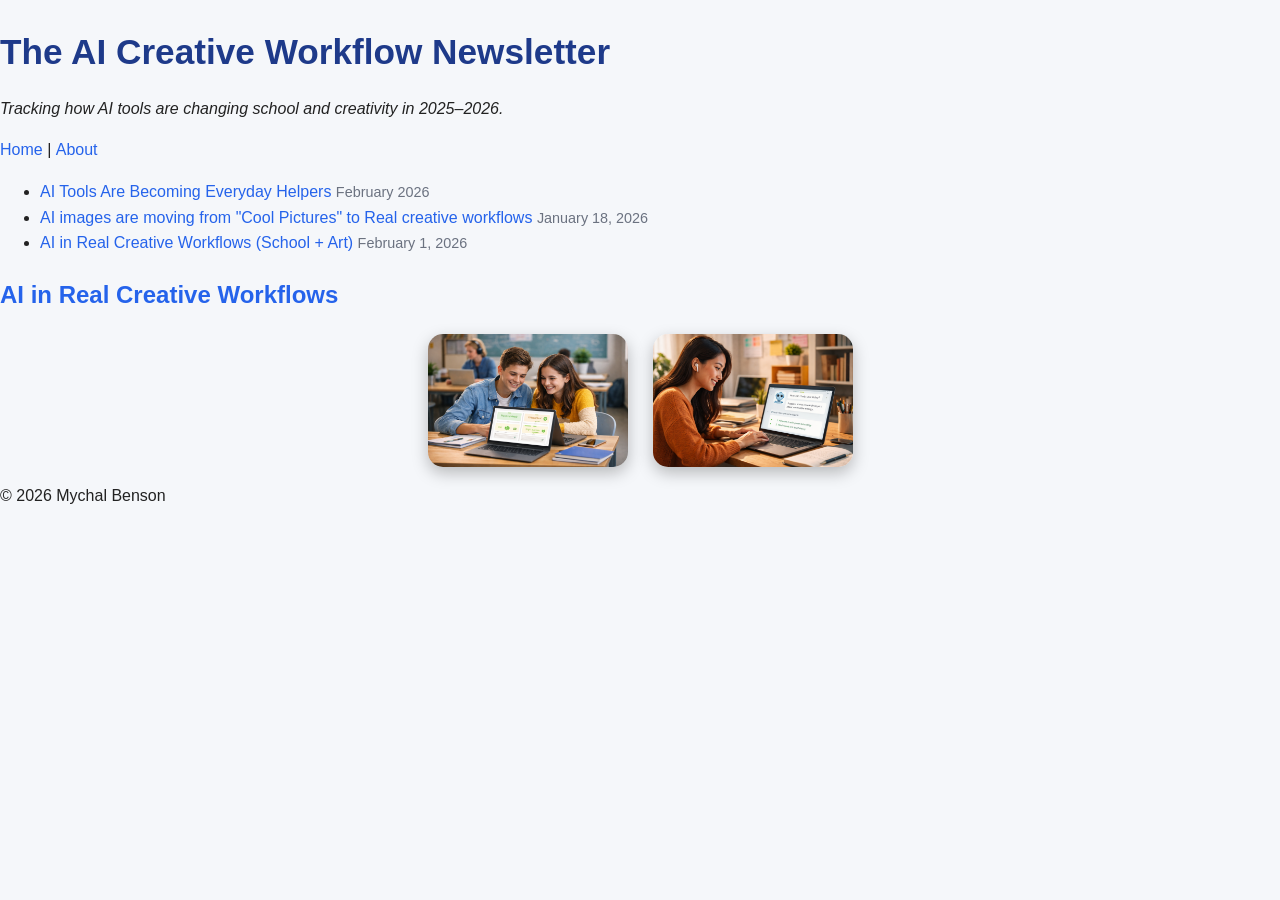
==== index.html @ 37d63eed "Update index.html" ====
<!DOCTYPE html>
<html lang="en">
    <style>
  .image-grid {
    display: flex;
    justify-content: center;
    gap: 25px;
    margin-top: 20px;
  }

  .image-grid img {
    width: 200px;
    border-radius: 15px;
    box-shadow: 0 6px 16px rgba(0,0,0,0.25);
  }
</style>

<head>
    <meta charset="UTF-8">
    <meta name="viewport" content="width=device-width, initial-scale=1.0">
    <title>AI image tools are moving from "Cool pictures" to real creative workflows</title>
    <link rel="stylesheet" href="style.css">
</head>
<body>
    <header>
        <h1>The AI Creative Workflow Newsletter</h1>
<p><em>Tracking how AI tools are changing school and creativity in 2025–2026.</em></p>

        <nav>
            <a href="index.html">Home</a> |
            <a href="about.html">About</a>
        </nav>
    </header>

    <main>
        <!-- Keep this structure exactly for the CAH 205 dashboard scraper -->
        <ul class="post-list">
<li>
  <a href="posts/post3.html">AI Tools Are Becoming Everyday Helpers</a>
  <span class="date">February 2026</span>
</li>

            <li>
                <a href="ai-images-real-creative-workflows-jan18-2026.html">
                    AI images are moving from "Cool Pictures" to Real creative workflows
                </a>
                <span class="date">January 18, 2026</span>
            </li>
<li>
 <a href="ai-creative-workflows.html">
  AI in Real Creative Workflows (School + Art)
</a>
<span class="date">February 1, 2026</span>

</li>

        </ul>
    </main>
<section class="ai-images">
  <h2>AI in Real Creative Workflows</h2>

  <div class="image-grid">
   <img src="ChatGPT%20Image%20Feb%201,%202026,%2009_03_57%20PM.png" 
     alt="Artist using AI to create digital artwork">

<img src="Engaged%20in%20research%20with%20AI%20assistance.png" 
     alt="Student using AI chatbot for research and ideas">

  </div>
</section>

    <footer>
        <p>&copy; 2026 Mychal Benson</p>
    </footer>
</body>
</html>
---- style.css ----
body {
  margin: 0;
  font-family: 'Segoe UI', Arial, sans-serif;
  background-color: #f5f7fa;
  color: #222;
  line-height: 1.6;
}

/* centered layout */
.container {
  max-width: 750px;
  margin: auto;
  padding: 40px 20px;
  background: white;
}

/* headings */
h1 {
  color: #1e3a8a;
  font-size: 2.2rem;
  margin-bottom: 10px;
}

h2 {
  color: #2563eb;
}

/* date style */
.date {
  color: #6b7280;
  font-size: 0.9rem;
  margin-bottom: 20px;
}

/* links */
a {
  color: #2563eb;
  text-decoration: none;
  font-weight: 500;
}

a:hover {
  text-decoration: underline;
}

/* spacing between posts */
.post {
  margin-bottom: 40px;
  padding-bottom: 20px;
  border-bottom: 1px solid #e5e7eb;
}
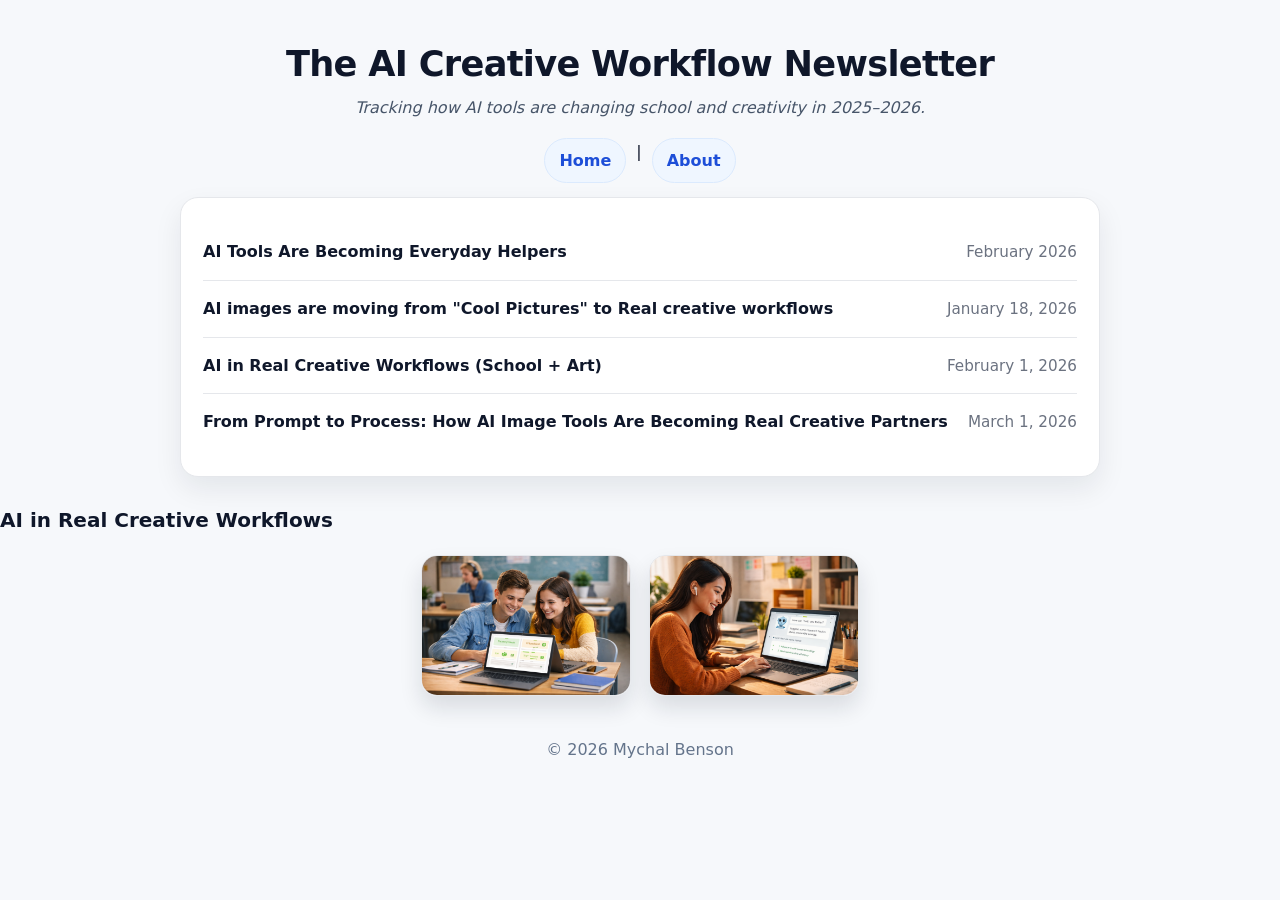
==== commit 7374bc14: "Update index.html" ====
--- a/index.html
+++ b/index.html
@@ -53,7 +53,12 @@
 <span class="date">February 1, 2026</span>
 
 </li>
-
+<li>
+  <a href="capstone-ai-workflow.html">
+    From Prompt to Process: How AI Image Tools Are Becoming Real Creative Partners
+  </a>
+  <span class="date">March 1, 2026</span>
+</li>
         </ul>
     </main>
 <section class="ai-images">
--- a/style.css
+++ b/style.css
@@ -1,52 +1,215 @@
-body {
+/* ===== Base ===== */
+* { box-sizing: border-box; }
+
+:root{
+  --bg: #f6f8fb;
+  --card: #ffffff;
+  --text: #0f172a;
+  --muted: #475569;
+  --border: #e5e7eb;
+
+  /* Accent palette */
+  --primary: #1d4ed8;     /* blue */
+  --primarySoft: #eff6ff; /* light blue */
+  --accent: #10b981;      /* green for highlights */
+}
+
+body{
+  margin:0;
+  font-family: system-ui, -apple-system, Segoe UI, Roboto, Arial, sans-serif;
+  background: var(--bg);
+  color: var(--text);
+  line-height: 1.7;
+}
+
+/* ===== Layout ===== */
+header, main, footer{
+  max-width: 920px;
+  margin: 0 auto;
+  padding: 24px 18px;
+}
+
+header{
+  padding-top: 44px;
+  padding-bottom: 14px;
+  text-align: center;
+}
+
+main{
+  background: var(--card);
+  border: 1px solid var(--border);
+  border-radius: 18px;
+  padding: 26px 22px;
+  box-shadow: 0 12px 28px rgba(15, 23, 42, 0.08);
+}
+
+/* ===== Typography / hierarchy ===== */
+h1{
+  margin: 0 0 10px 0;
+  font-size: 2.2rem;
+  line-height: 1.15;
+  letter-spacing: -0.02em;
+}
+
+header p{
+  margin: 0 0 16px 0;
+  color: var(--muted);
+}
+
+main h1{
+  font-size: 1.8rem;
+  margin-top: 0;
+}
+
+h2{
+  margin: 26px 0 12px;
+  font-size: 1.25rem;
+  color: var(--text);
+}
+
+/* ===== Navigation ===== */
+nav{
+  display: inline-flex;
+  gap: 10px;
+  flex-wrap: wrap;
+  justify-content: center;
+}
+
+nav a{
+  text-decoration: none;
+  color: var(--primary);
+  font-weight: 650;
+  padding: 8px 14px;
+  border-radius: 999px;
+  background: var(--primarySoft);
+  border: 1px solid #dbeafe;
+}
+
+nav a:hover{
+  background: #dbeafe;
+}
+
+/* ===== Post list (keep UL/LI structure!) ===== */
+.post-list{
+  list-style: none;
+  padding: 0;
   margin: 0;
-  font-family: 'Segoe UI', Arial, sans-serif;
-  background-color: #f5f7fa;
-  color: #222;
-  line-height: 1.6;
-}
-
-/* centered layout */
-.container {
-  max-width: 750px;
-  margin: auto;
-  padding: 40px 20px;
-  background: white;
-}
-
-/* headings */
-h1 {
-  color: #1e3a8a;
-  font-size: 2.2rem;
-  margin-bottom: 10px;
-}
-
-h2 {
-  color: #2563eb;
-}
-
-/* date style */
-.date {
+}
+
+.post-list li{
+  padding: 14px 0;
+  border-bottom: 1px solid var(--border);
+  display: flex;
+  justify-content: space-between;
+  gap: 14px;
+  align-items: baseline;
+}
+
+.post-list li:last-child{
+  border-bottom: none;
+}
+
+.post-list a{
+  color: var(--text);
+  text-decoration: none;
+  font-weight: 700;
+}
+
+.post-list a:hover{
+  color: var(--primary);
+  text-decoration: underline;
+}
+
+.date{
   color: #6b7280;
-  font-size: 0.9rem;
+  font-size: 0.95rem;
+  white-space: nowrap;
+}
+
+/* ===== Nice “featured” section look (optional headings) ===== */
+hr{
+  border: none;
+  border-top: 1px solid var(--border);
+  margin: 22px 0;
+}
+
+/* ===== Images ===== */
+.image-grid{
+  display: flex;
+  justify-content: center;
+  gap: 18px;
+  margin-top: 18px;
+  flex-wrap: wrap;
+}
+
+.image-grid img{
+  width: 210px;
+  max-width: 46vw;
+  border-radius: 16px;
+  border: 1px solid var(--border);
+  box-shadow: 0 12px 22px rgba(15, 23, 42, 0.12);
+}
+
+/* ===== Links inside main ===== */
+main a{
+  color: var(--primary);
+}
+
+/* ===== Footer ===== */
+footer{
+  text-align: center;
+  color: #64748b;
+  padding-bottom: 40px;
+}/* ===== Capstone Post Styling ===== */
+
+.post-container {
+  max-width: 800px;
+  margin: 60px auto;
+  background: var(--card);
+  padding: 50px;
+  border-radius: 12px;
+  box-shadow: 0 10px 25px rgba(0,0,0,0.05);
+}
+
+.post-container h1 {
+  font-size: 32px;
   margin-bottom: 20px;
-}
-
-/* links */
-a {
-  color: #2563eb;
-  text-decoration: none;
+  color: var(--primary);
+}
+
+.post-container h2 {
+  margin-top: 40px;
+  color: var(--text);
+}
+
+.post-container h3 {
+  margin-top: 25px;
+  color: var(--primary);
+}
+
+.post-container .intro {
+  font-size: 18px;
   font-weight: 500;
 }
 
-a:hover {
-  text-decoration: underline;
-}
-
-/* spacing between posts */
-.post {
-  margin-bottom: 40px;
-  padding-bottom: 20px;
-  border-bottom: 1px solid #e5e7eb;
-}
-
+.tool-section {
+  background-color: var(--primarySoft);
+  padding: 20px;
+  border-left: 4px solid var(--primary);
+  margin-top: 20px;
+  border-radius: 8px;
+}
+
+.post-container ul {
+  margin-top: 10px;
+  margin-bottom: 20px;
+}
+
+.post-container .conclusion {
+  font-weight: 600;
+  margin-top: 30px;
+  font-size: 18px;
+}
+
+
+
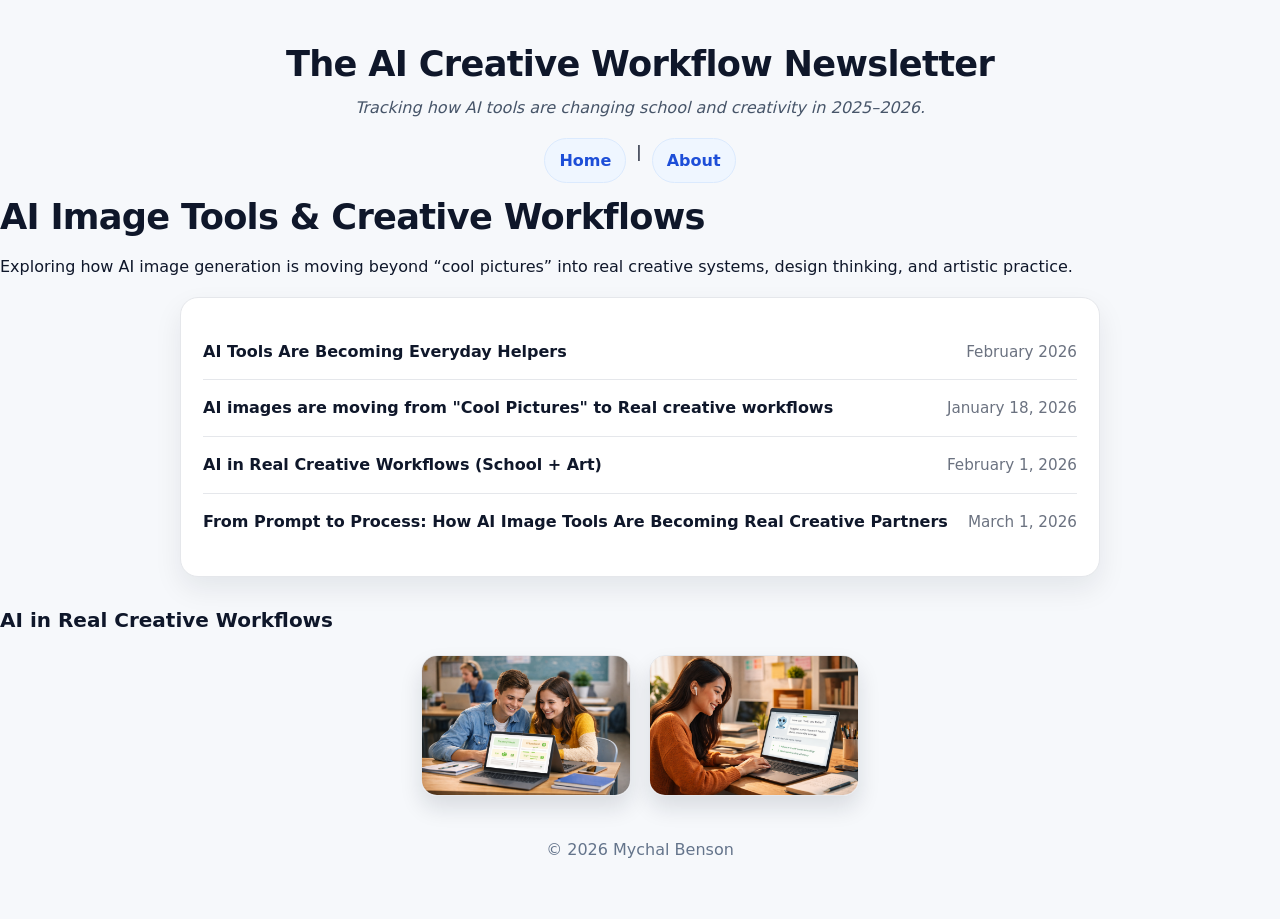
==== commit 0463778e: "Update index.html" ====
--- a/index.html
+++ b/index.html
@@ -31,7 +31,13 @@
             <a href="about.html">About</a>
         </nav>
     </header>
-
+<section class="hero">
+  <h1>AI Image Tools & Creative Workflows</h1>
+  <p>
+    Exploring how AI image generation is moving beyond “cool pictures”
+    into real creative systems, design thinking, and artistic practice.
+  </p>
+</section>
     <main>
         <!-- Keep this structure exactly for the CAH 205 dashboard scraper -->
         <ul class="post-list">
--- a/style.css
+++ b/style.css
@@ -209,7 +209,35 @@
   font-weight: 600;
   margin-top: 30px;
   font-size: 18px;
-}
-
-
-
+}/* ===== Table Styling Fix ===== */
+
+table {
+  width: 100%;
+  border-collapse: collapse;
+  margin-top: 25px;
+  background: white;
+  border-radius: 8px;
+  overflow: hidden;
+}
+
+th, td {
+  padding: 14px 16px;
+  text-align: left;
+}
+
+th {
+  background-color: var(--primarySoft);
+  color: var(--text);
+  font-weight: 600;
+}
+
+tr:nth-child(even) {
+  background-color: #f9fbff;
+}
+
+td {
+  border-bottom: 1px solid var(--border);
+}
+
+
+
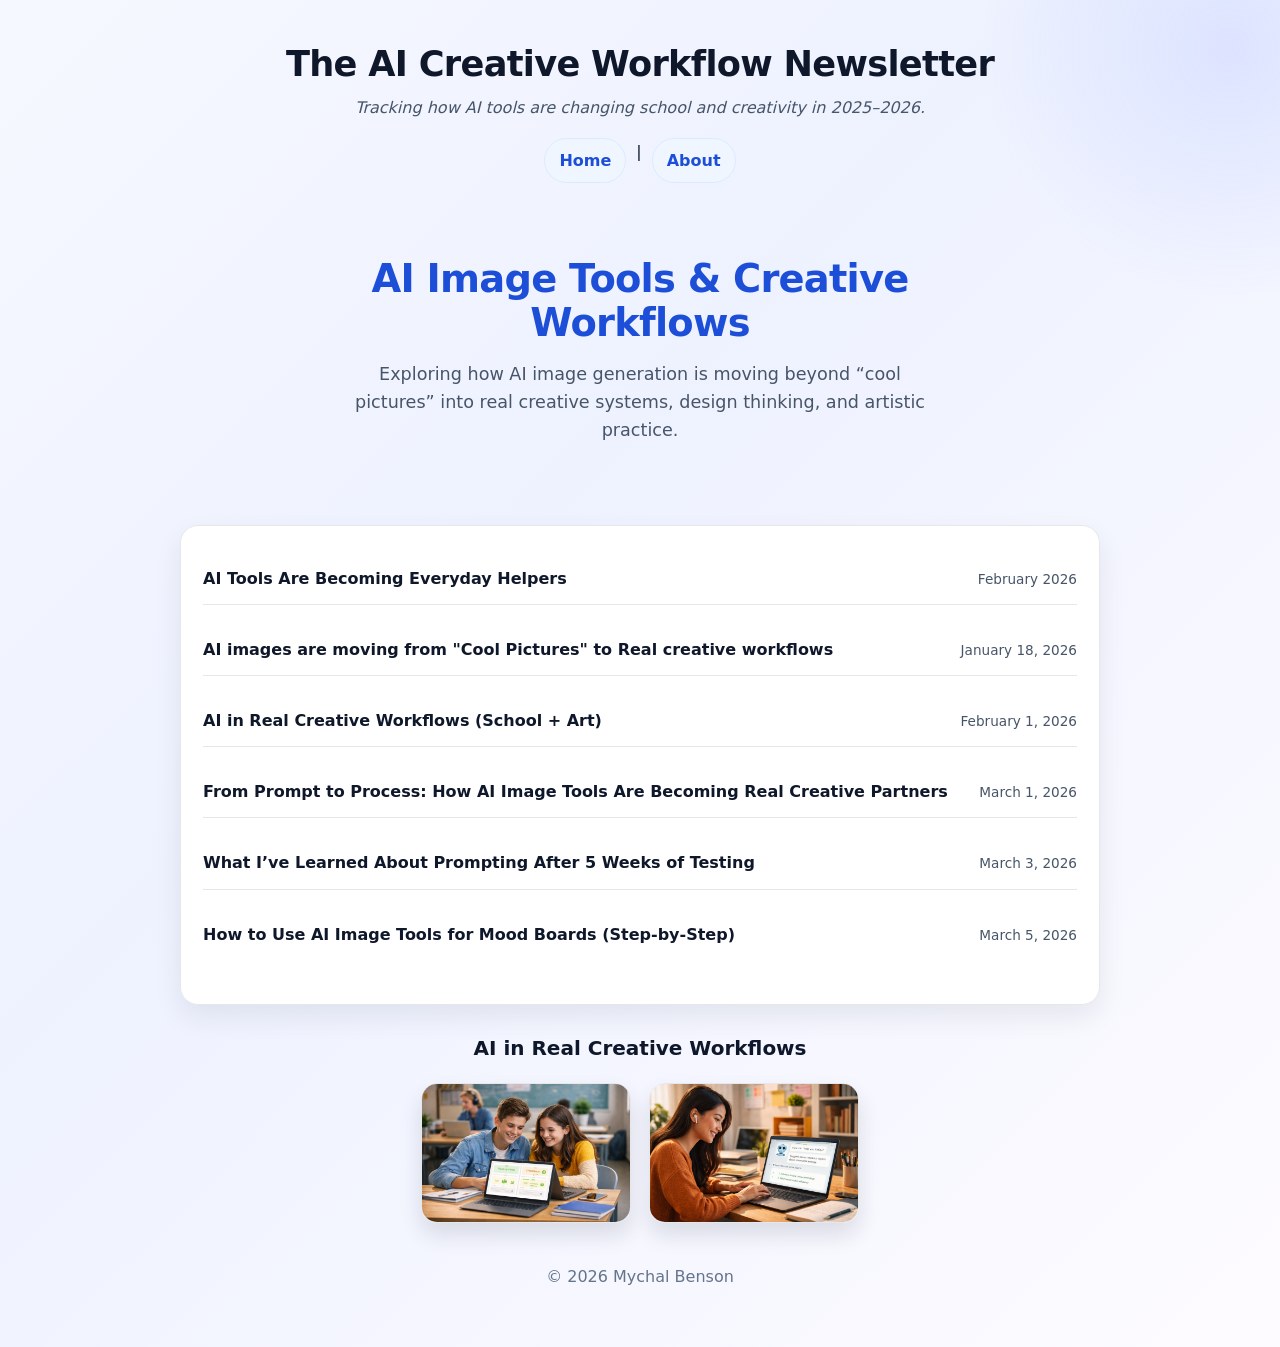
==== commit aadb03a5: "Update index.html" ====
--- a/index.html
+++ b/index.html
@@ -64,6 +64,18 @@
     From Prompt to Process: How AI Image Tools Are Becoming Real Creative Partners
   </a>
   <span class="date">March 1, 2026</span>
+</li><li>
+  <a href="prompting-update-march2026.html">
+    What I’ve Learned About Prompting After 5 Weeks of Testing
+  </a>
+  <span class="date">March 3, 2026</span>
+</li>
+
+<li>
+  <a href="ai-moodboard-tutorial.html">
+    How to Use AI Image Tools for Mood Boards (Step-by-Step)
+  </a>
+  <span class="date">March 5, 2026</span>
 </li>
         </ul>
     </main>
--- a/style.css
+++ b/style.css
@@ -17,9 +17,23 @@
 body{
   margin:0;
   font-family: system-ui, -apple-system, Segoe UI, Roboto, Arial, sans-serif;
-  background: var(--bg);
+  background: linear-gradient(
+  135deg,
+  #f6f8ff 0%,
+  #eef2ff 40%,
+  #fdfbff 100%
+);
   color: var(--text);
   line-height: 1.7;
+}body::before {
+  content: "";
+  position: fixed;
+  top: -200px;
+  right: -200px;
+  width: 500px;
+  height: 500px;
+  background: radial-gradient(circle, rgba(109, 140, 255, 0.15), transparent 70%);
+  z-index: -1;
 }
 
 /* ===== Layout ===== */
@@ -237,7 +251,58 @@
 
 td {
   border-bottom: 1px solid var(--border);
-}
-
-
-
+}/* ===== Homepage Hero Section ===== */
+
+.hero {
+  text-align: center;
+  padding: 60px 20px 40px 20px;
+  max-width: 800px;
+  margin: 0 auto 40px auto;
+}
+
+.hero h1 {
+  font-size: 2.4rem;
+  color: var(--primary);
+  margin-bottom: 15px;
+}
+
+.hero p {
+  font-size: 1.1rem;
+  color: var(--muted);
+  max-width: 600px;
+  margin: 0 auto;
+  line-height: 1.6;
+}.post-list {
+  list-style: none;
+  padding: 0;
+}
+
+.post-list li {
+  margin-bottom: 18px;
+  padding: 12px 0;
+  border-bottom: 1px solid var(--border);
+}
+
+.post-list a {
+  text-decoration: none;
+  font-weight: 600;
+  color: var(--text);
+}
+
+.post-list a:hover {
+  color: var(--primary);
+}
+
+.date {
+  display: block;
+  font-size: 0.85rem;
+  color: var(--muted);
+  margin-top: 4px;
+}.ai-images h2 {
+  text-align: center;
+}h2 {
+  text-align: center;
+}
+
+
+
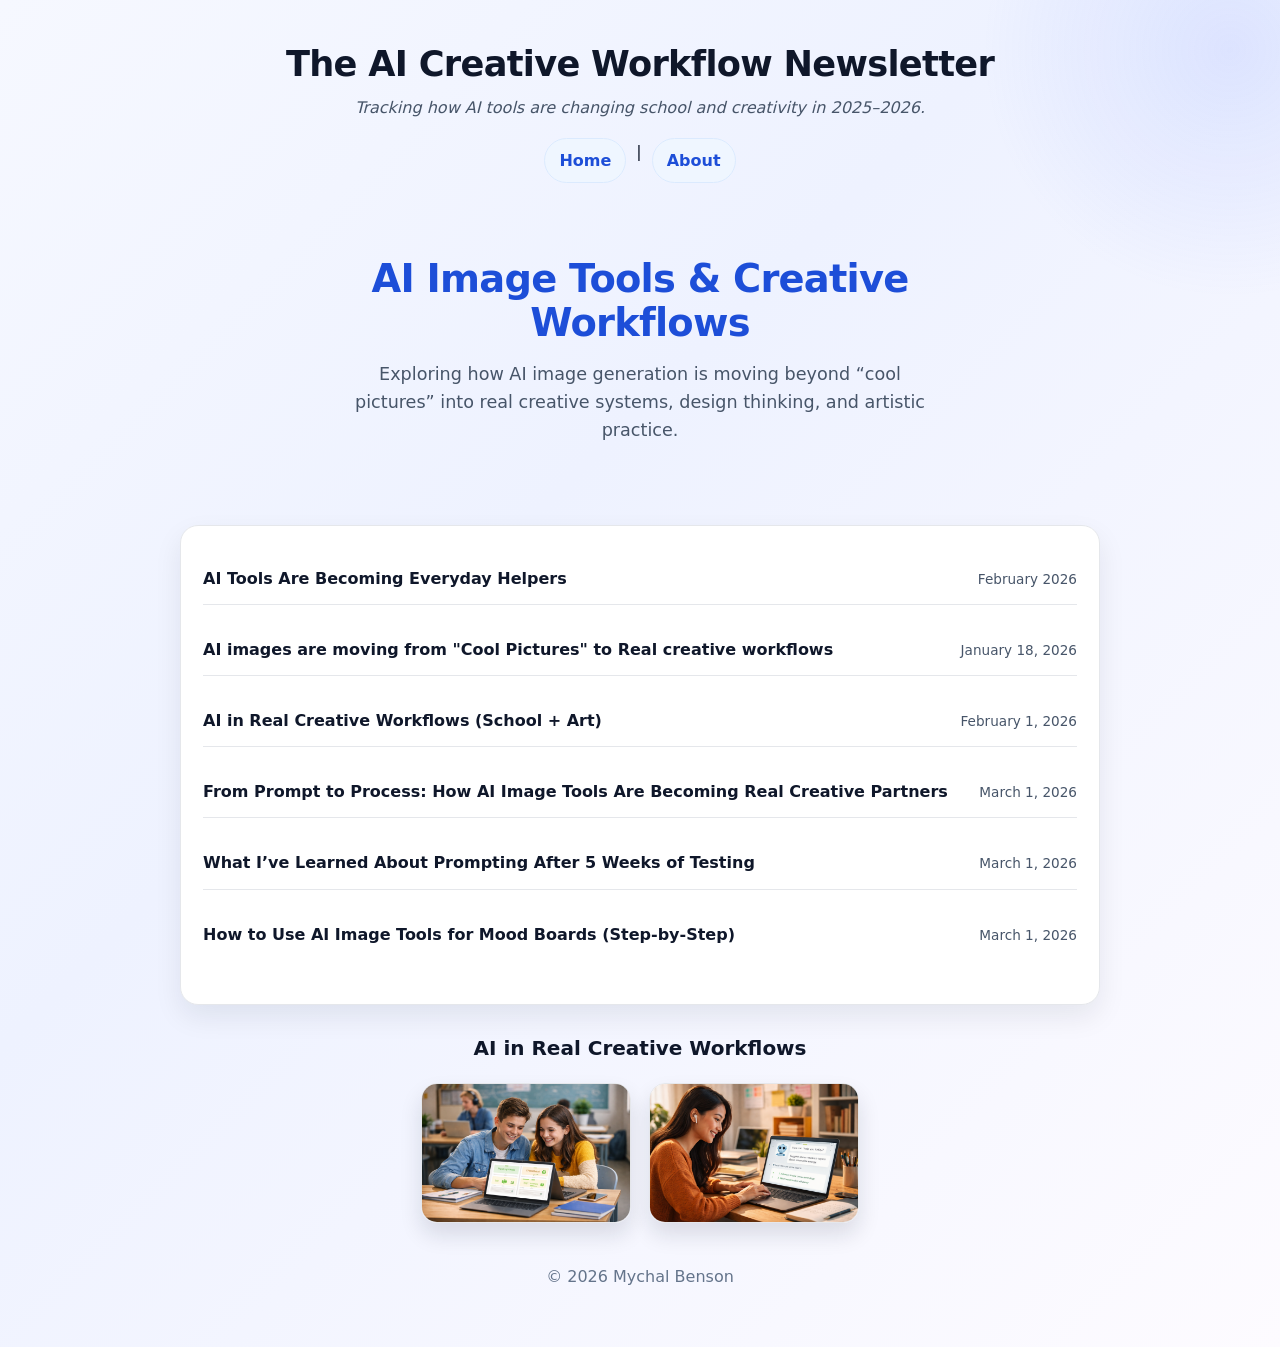
==== commit bd72d9b7: "Update index.html" ====
--- a/index.html
+++ b/index.html
@@ -68,14 +68,14 @@
   <a href="prompting-update-march2026.html">
     What I’ve Learned About Prompting After 5 Weeks of Testing
   </a>
-  <span class="date">March 3, 2026</span>
+  <span class="date">March 1, 2026</span>
 </li>
 
 <li>
   <a href="ai-moodboard-tutorial.html">
     How to Use AI Image Tools for Mood Boards (Step-by-Step)
   </a>
-  <span class="date">March 5, 2026</span>
+  <span class="date">March 1, 2026</span>
 </li>
         </ul>
     </main>
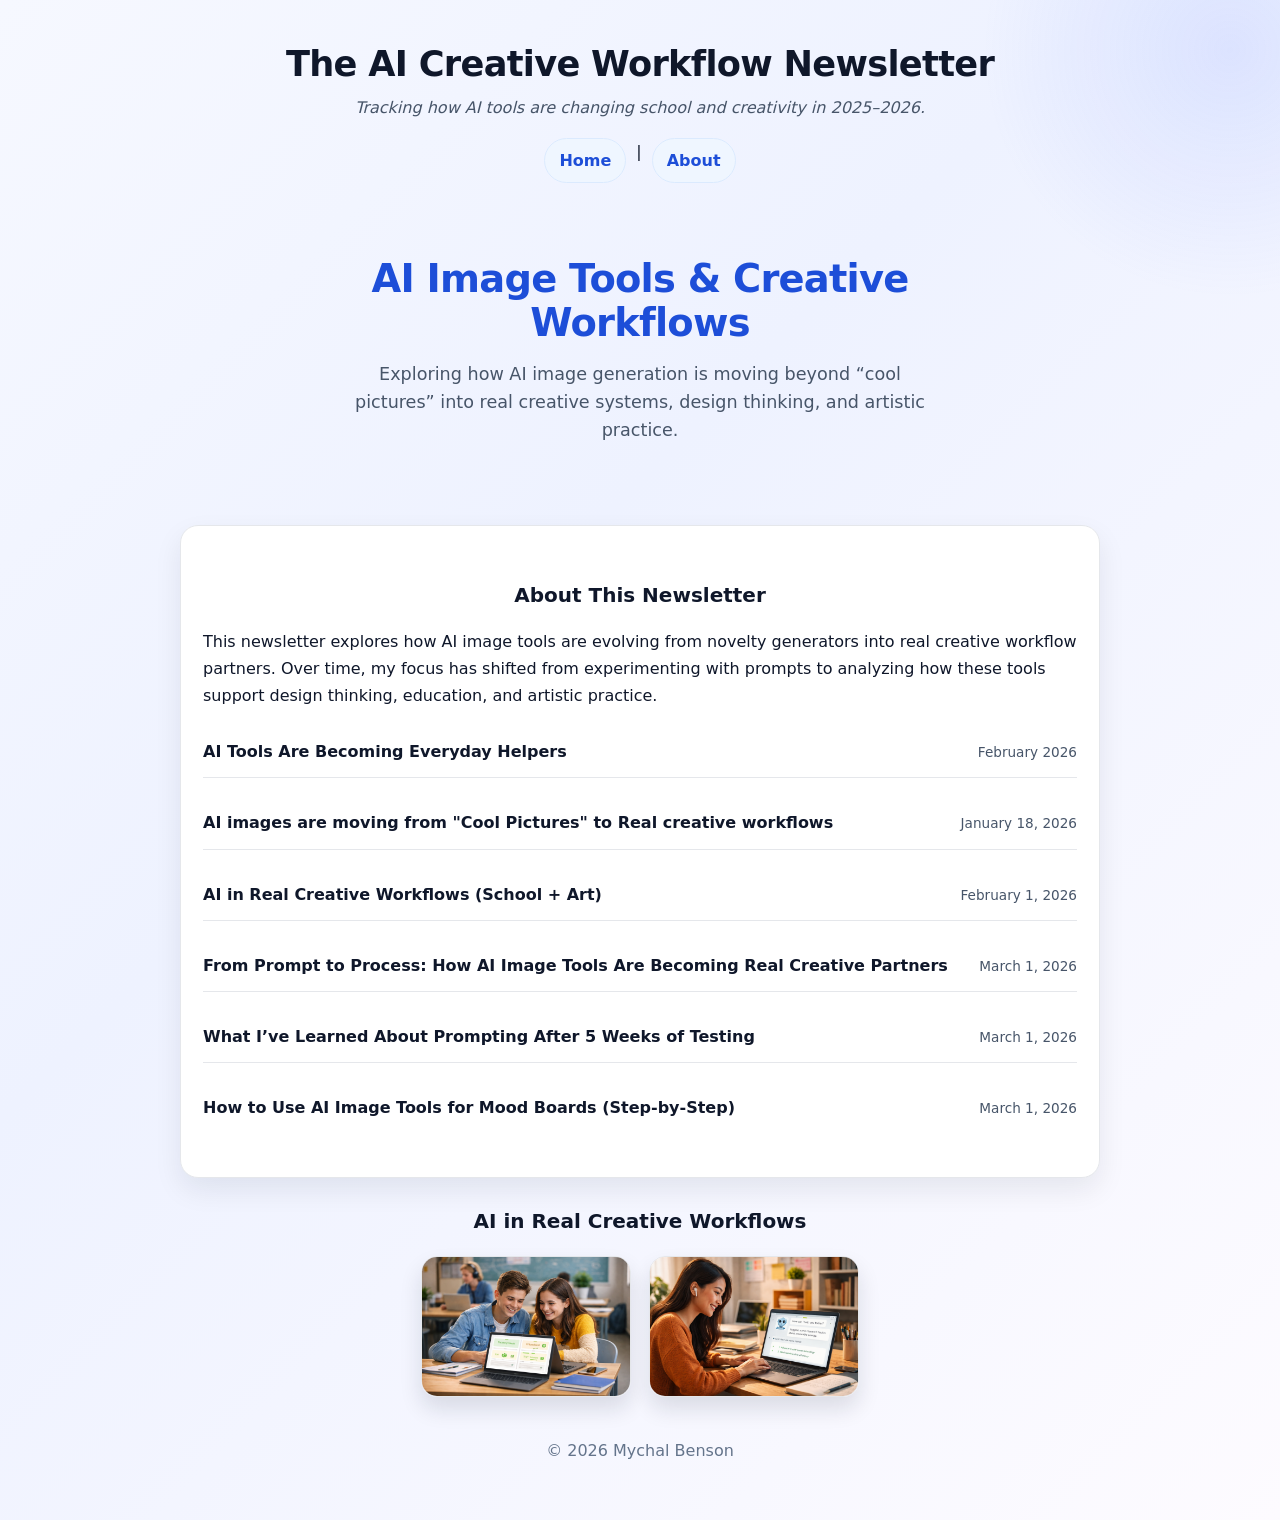
==== commit b55e903b: "Update index.html" ====
--- a/index.html
+++ b/index.html
@@ -38,7 +38,15 @@
     into real creative systems, design thinking, and artistic practice.
   </p>
 </section>
-    <main>
+    <main><section class="newsletter-intro">
+  <h2>About This Newsletter</h2>
+  <p>
+    This newsletter explores how AI image tools are evolving from novelty generators 
+    into real creative workflow partners. Over time, my focus has shifted from 
+    experimenting with prompts to analyzing how these tools support design thinking, 
+    education, and artistic practice.
+  </p>
+</section>
         <!-- Keep this structure exactly for the CAH 205 dashboard scraper -->
         <ul class="post-list">
 <li>
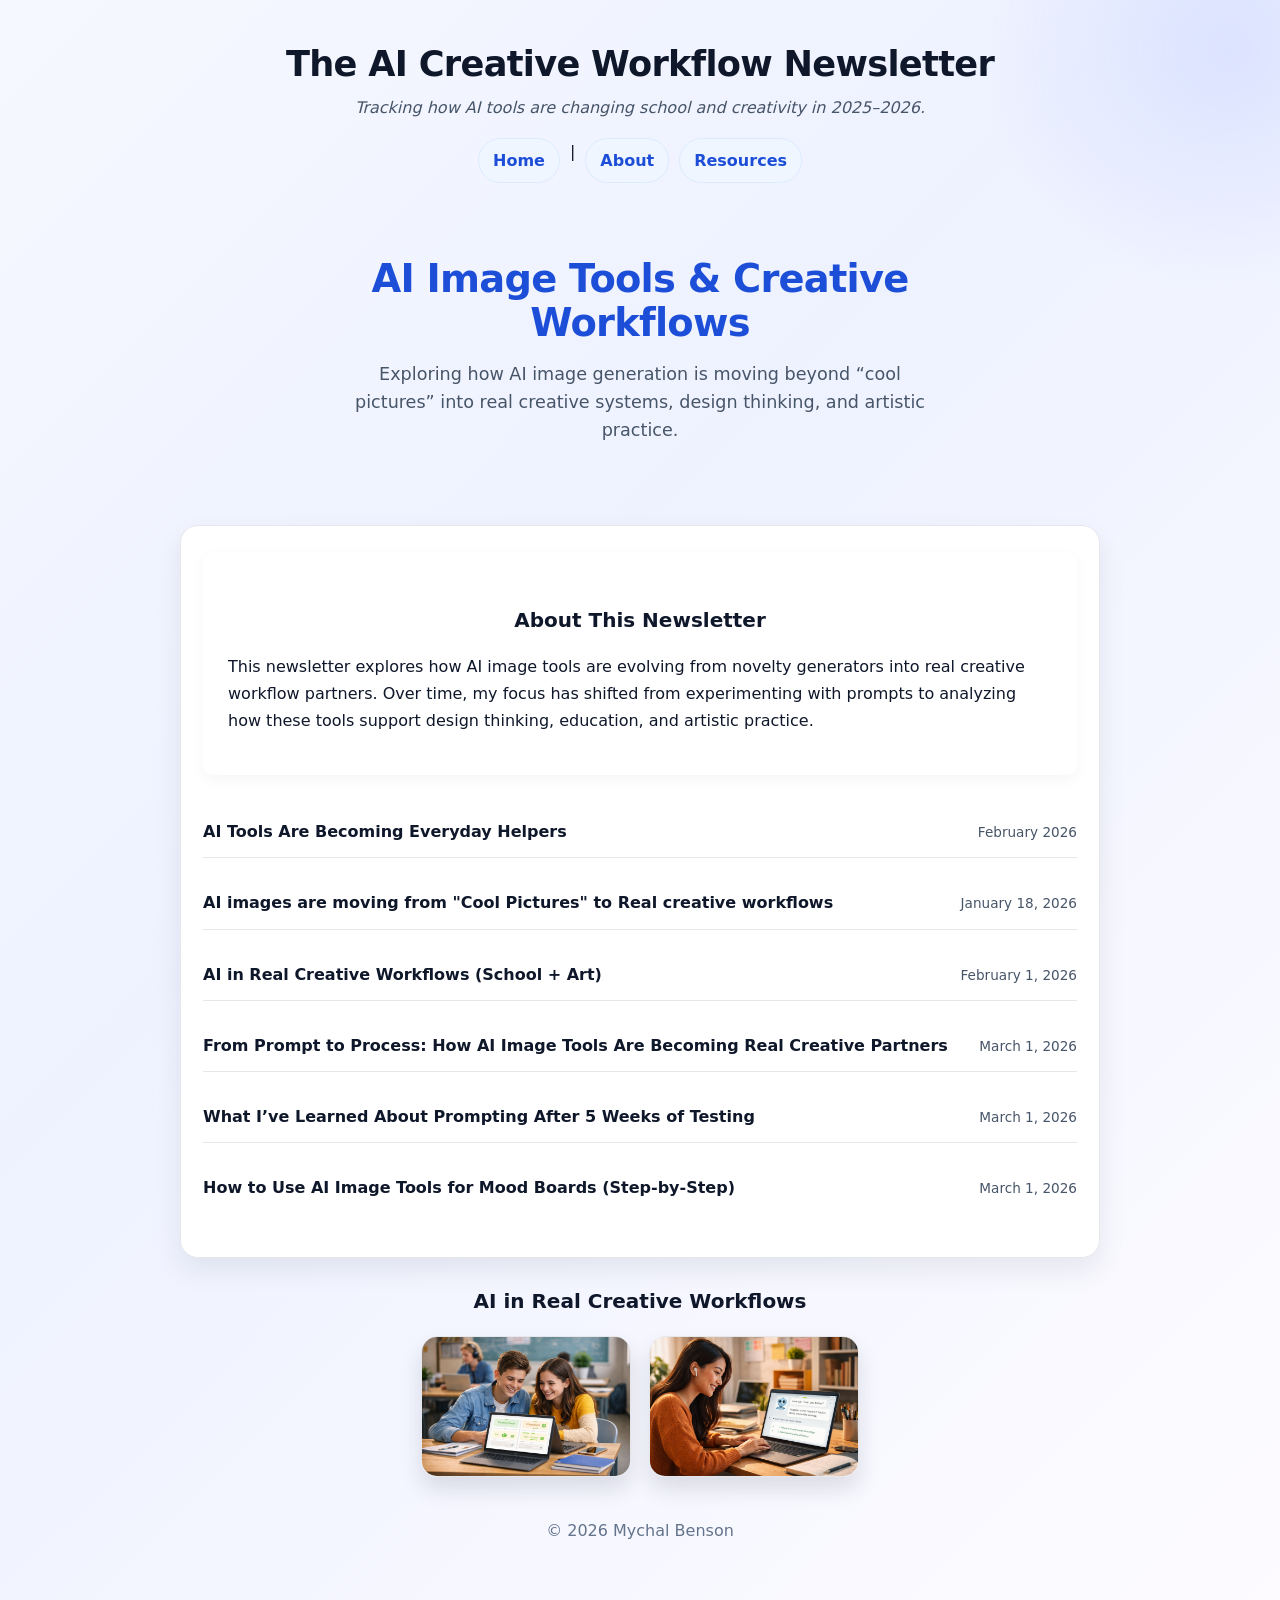
==== commit 2277625a: "Update index.html" ====
--- a/index.html
+++ b/index.html
@@ -29,6 +29,7 @@
         <nav>
             <a href="index.html">Home</a> |
             <a href="about.html">About</a>
+            <a href="resources.html">Resources</a>
         </nav>
     </header>
 <section class="hero">
--- a/style.css
+++ b/style.css
@@ -302,7 +302,13 @@
   text-align: center;
 }h2 {
   text-align: center;
-}
-
-
-
+}.newsletter-intro {
+  background: white;
+  padding: 25px;
+  border-radius: 10px;
+  margin-bottom: 30px;
+  box-shadow: 0 5px 15px rgba(0,0,0,0.04);
+}
+
+
+
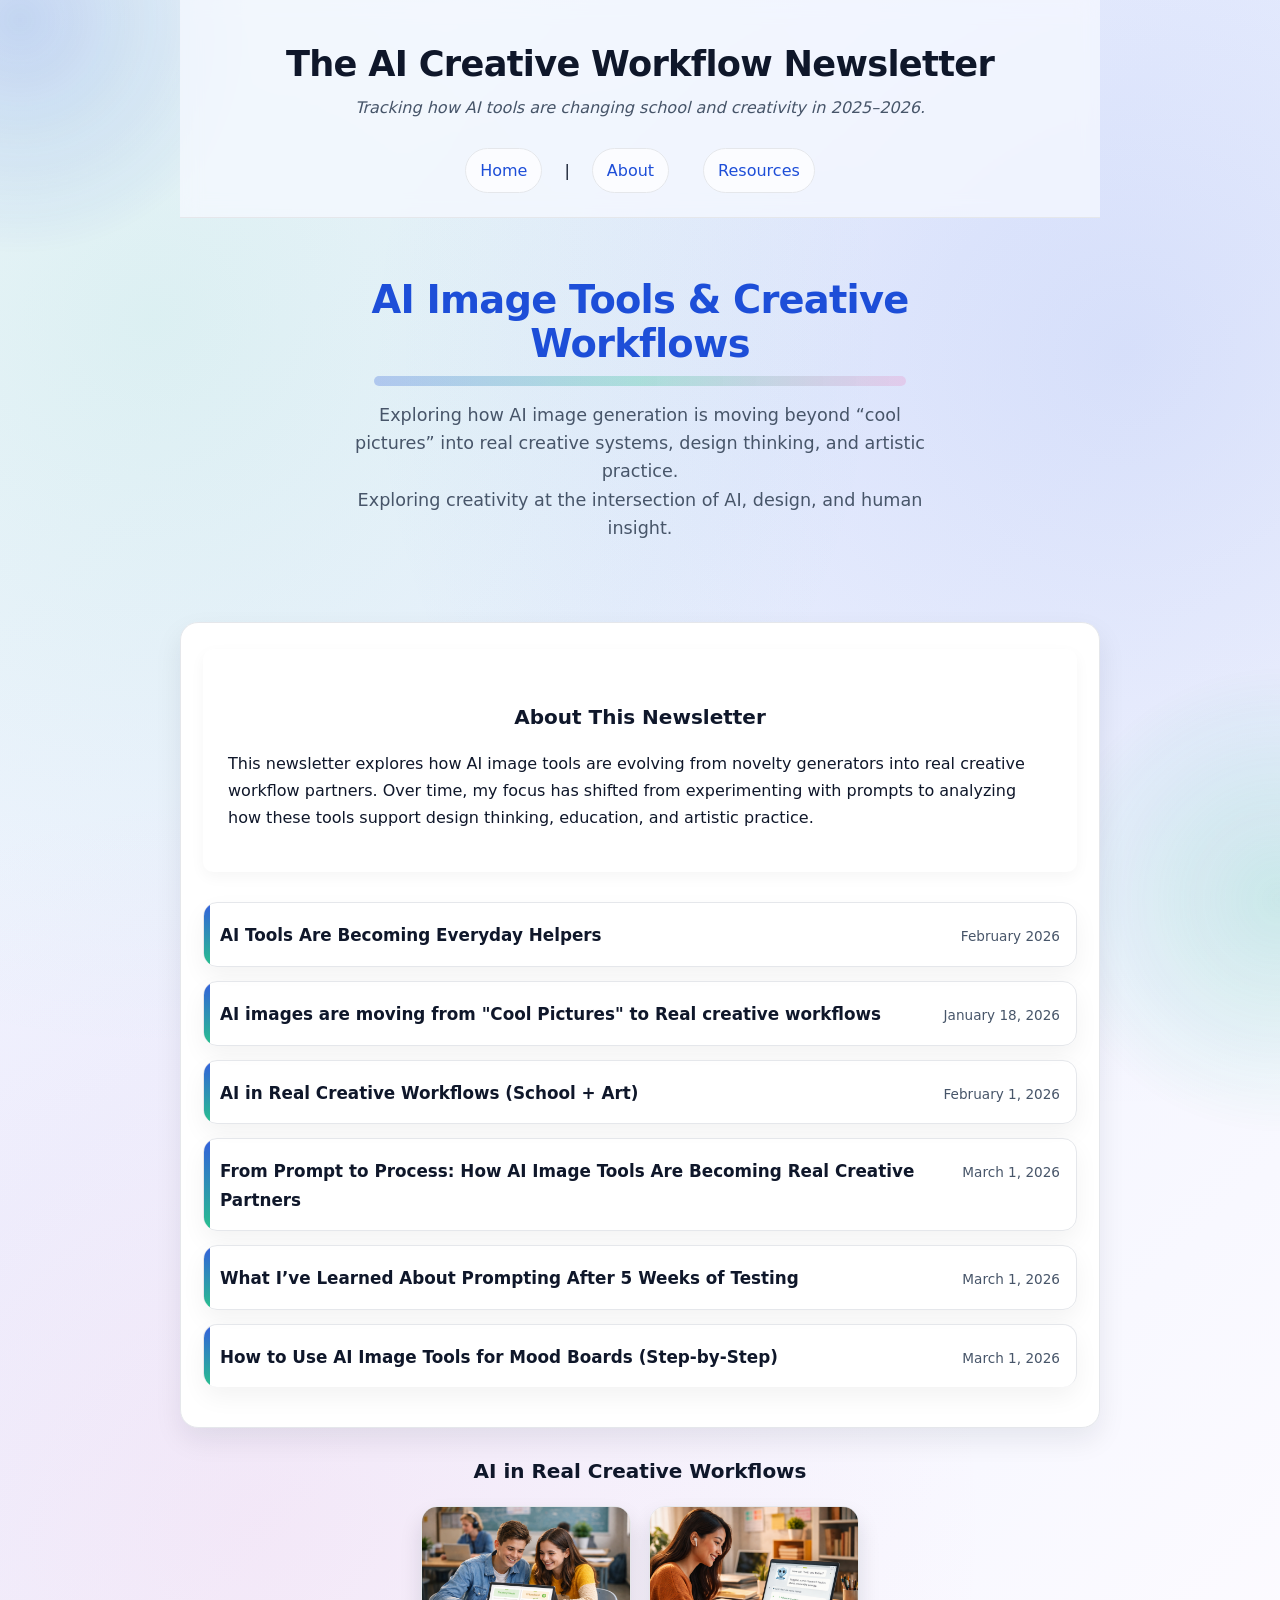
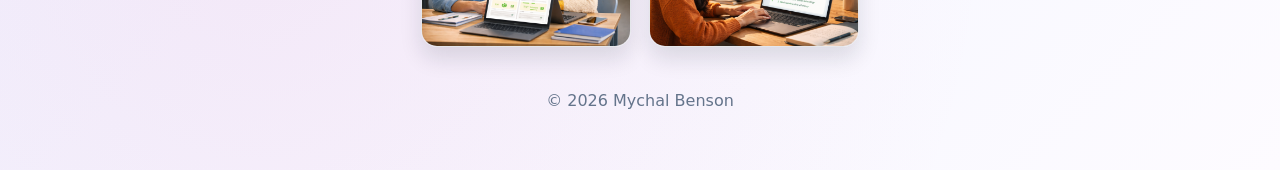
==== commit 50373c5d: "Update index.html" ====
--- a/index.html
+++ b/index.html
@@ -38,6 +38,7 @@
     Exploring how AI image generation is moving beyond “cool pictures”
     into real creative systems, design thinking, and artistic practice.
   </p>
+    <p class="tagline">Exploring creativity at the intersection of AI, design, and human insight.</p>
 </section>
     <main><section class="newsletter-intro">
   <h2>About This Newsletter</h2>
--- a/style.css
+++ b/style.css
@@ -308,7 +308,128 @@
   border-radius: 10px;
   margin-bottom: 30px;
   box-shadow: 0 5px 15px rgba(0,0,0,0.04);
-}
-
-
-
+}nav a {
+  margin: 0 12px;
+  font-weight: 500;
+}/* ===== Artsy Background (soft paper + paint blobs) ===== */
+
+/* subtle paper texture using layered gradients (no images needed) */
+body{
+  background:
+    radial-gradient(circle at 12% 18%, rgba(16,185,129,0.10), transparent 40%),
+    radial-gradient(circle at 88% 20%, rgba(29,78,216,0.12), transparent 42%),
+    radial-gradient(circle at 20% 86%, rgba(244,114,182,0.10), transparent 40%),
+    linear-gradient(135deg, #f6f8ff 0%, #eef2ff 40%, #fdfbff 100%);
+}
+
+/* floating blob highlights */
+body::before,
+body::after{
+  content:"";
+  position: fixed;
+  width: 520px;
+  height: 520px;
+  z-index: -1;
+  filter: blur(1px);
+  opacity: 0.9;
+  pointer-events: none;
+}
+
+body::before{
+  top: -240px;
+  left: -240px;
+  background: radial-gradient(circle, rgba(29,78,216,0.20), transparent 65%);
+}
+
+body::after{
+  bottom: -260px;
+  right: -260px;
+  background: radial-gradient(circle, rgba(16,185,129,0.18), transparent 65%);
+}/* ===== Header / Nav polish ===== */
+header{
+  position: sticky;
+  top: 0;
+  backdrop-filter: blur(10px);
+  background: rgba(246,248,255,0.75);
+  border-bottom: 1px solid var(--border);
+  z-index: 10;
+}
+
+nav{
+  display: flex;
+  gap: 10px;
+  justify-content: center;
+  align-items: center;
+  padding: 10px 0;
+}
+
+nav a{
+  padding: 8px 14px;
+  border-radius: 999px;
+  border: 1px solid var(--border);
+  background: rgba(255,255,255,0.7);
+  transition: transform 0.15s ease, box-shadow 0.15s ease, background 0.15s ease;
+}
+
+nav a:hover{
+  transform: translateY(-1px);
+  box-shadow: 0 10px 20px rgba(0,0,0,0.06);
+  background: white;
+  text-decoration: none;
+}/* ===== Post list as cards ===== */
+.post-list li{
+  background: rgba(255,255,255,0.85);
+  border: 1px solid var(--border);
+  border-radius: 14px;
+  padding: 16px 16px;
+  margin-bottom: 14px;
+  box-shadow: 0 10px 25px rgba(0,0,0,0.05);
+  transition: transform 0.15s ease, box-shadow 0.15s ease;
+  position: relative;
+  overflow: hidden;
+}
+
+/* artsy accent stripe */
+.post-list li::before{
+  content:"";
+  position:absolute;
+  left:0;
+  top:0;
+  bottom:0;
+  width: 6px;
+  background: linear-gradient(180deg, var(--primary), var(--accent));
+  opacity: 0.9;
+}
+
+.post-list li:hover{
+  transform: translateY(-2px);
+  box-shadow: 0 18px 35px rgba(0,0,0,0.08);
+}
+
+.post-list a{
+  font-size: 1.05rem;
+}
+
+.date{
+  margin-top: 6px;
+}/* ===== Hero artsy treatment ===== */
+.hero h1{
+  letter-spacing: -0.02em;
+  line-height: 1.15;
+  position: relative;
+  display: inline-block;
+}
+
+/* hand-drawn-ish underline */
+.hero h1::after{
+  content:"";
+  display:block;
+  height: 10px;
+  margin: 10px auto 0;
+  width: 70%;
+  border-radius: 999px;
+  background: linear-gradient(90deg, rgba(29,78,216,0.25), rgba(16,185,129,0.25), rgba(244,114,182,0.22));
+}
+
+
+
